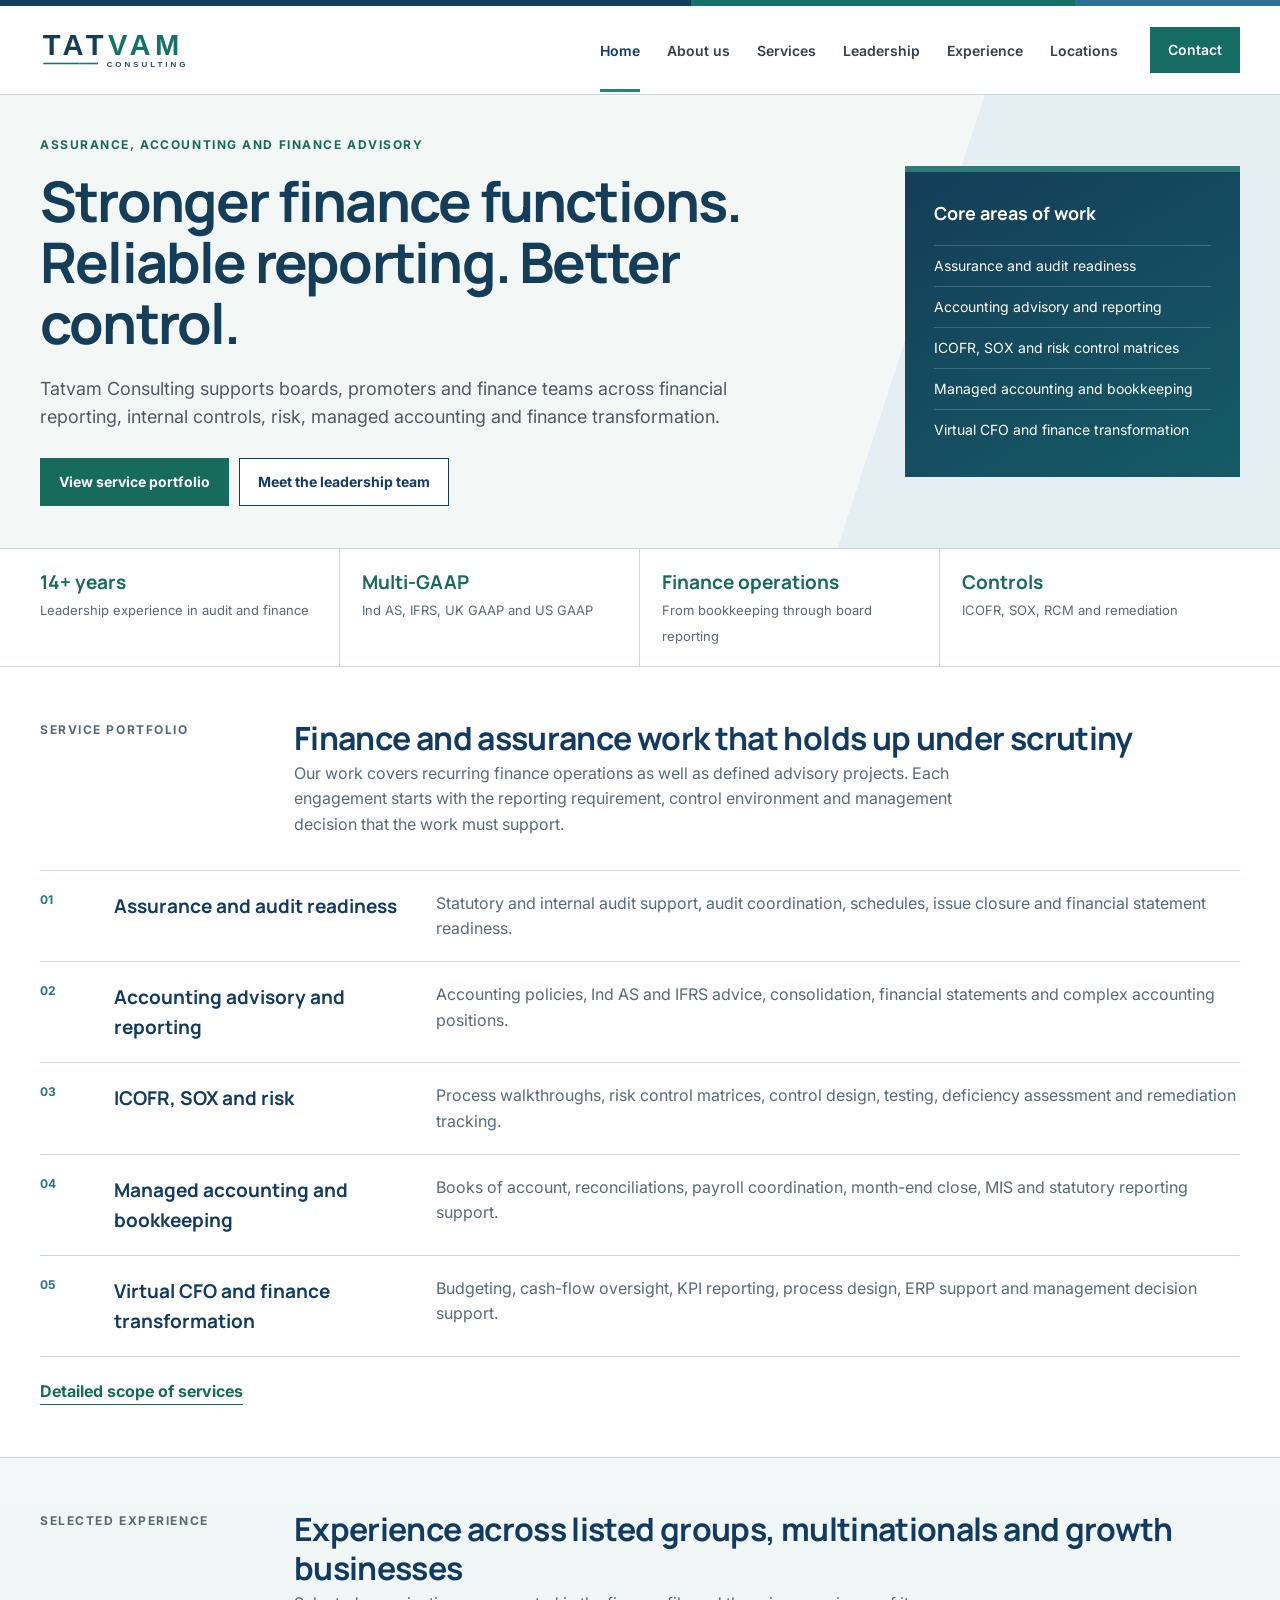
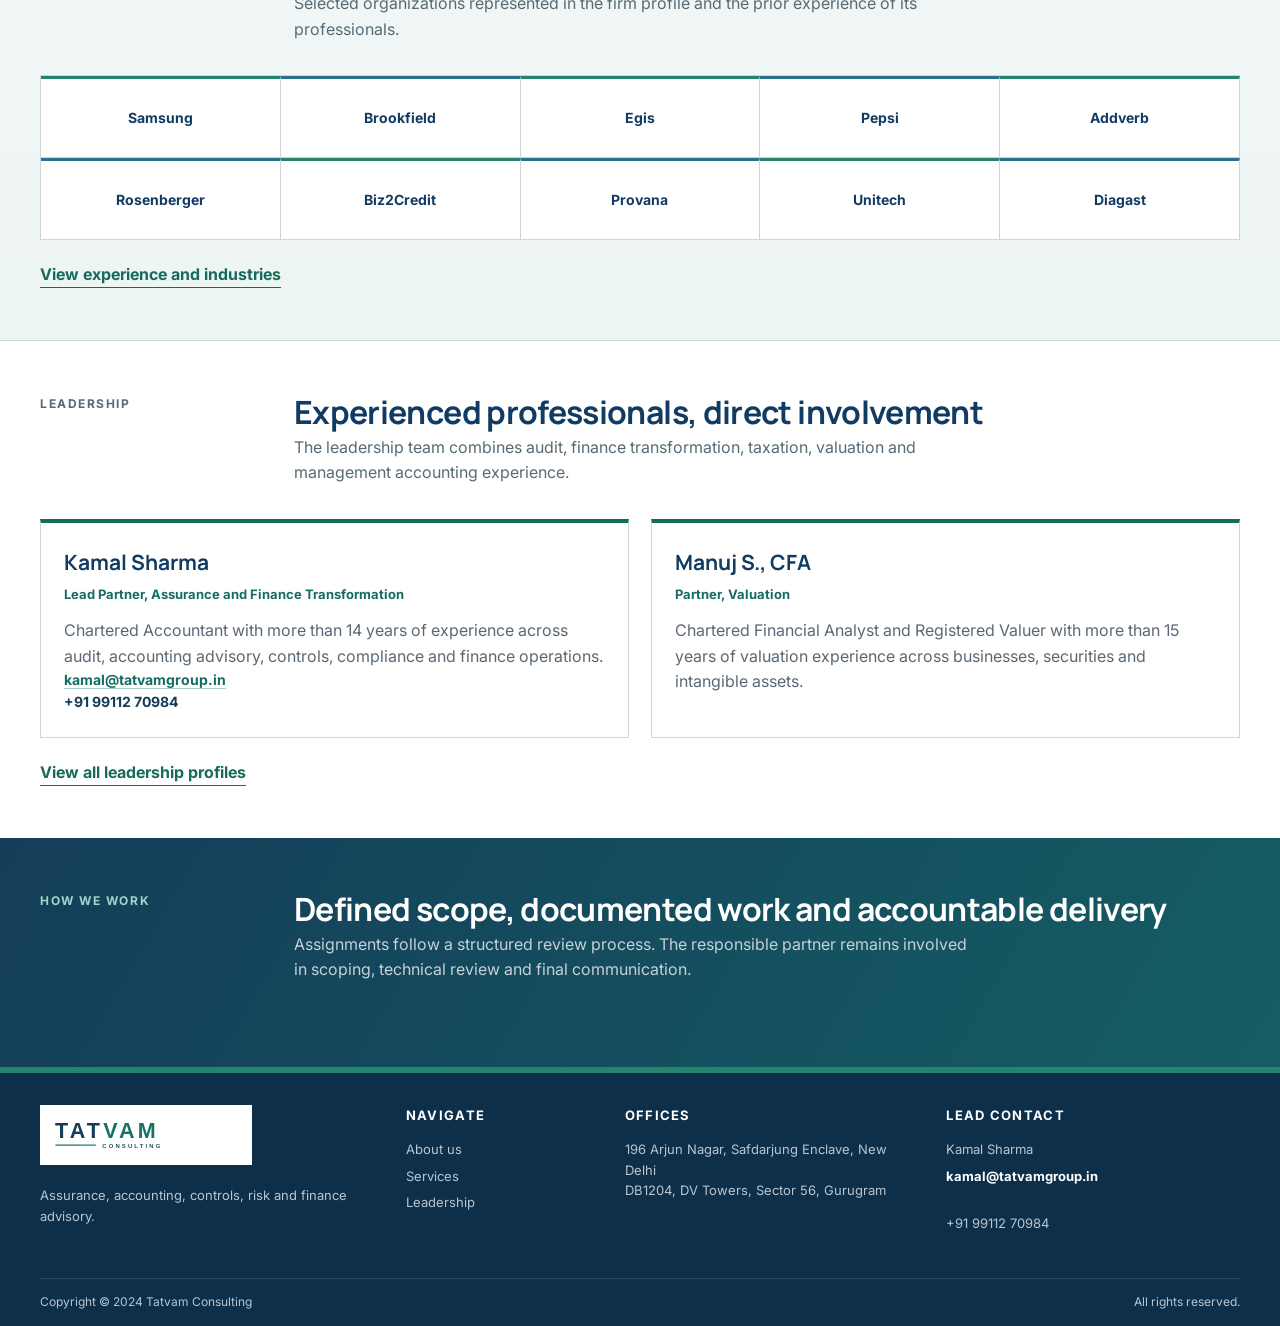
==== index.html @ 96f8673f "intial" ====
<!doctype html><html lang="en"><head><meta charset="utf-8"><meta name="viewport" content="width=device-width,initial-scale=1"><meta name="description" content="Tatvam Consulting provides assurance support, accounting advisory, ICOFR, risk, finance transformation and managed accounting services."><title>Tatvam Consulting | Assurance, Accounting and Finance Advisory</title><link rel="stylesheet" href="styles.css"></head><body>
<header class="site-header"><div class="topline"></div><div class="container nav"><a class="logo" href="index.html"><img src="tatvam-consulting-wordmark.svg" alt="Tatvam Consulting"></a><button class="menu" aria-expanded="false">Menu</button><nav class="nav-links"><a class="active" href="index.html">Home</a><a href="about.html">About us</a><a href="services.html">Services</a><a href="partners.html">Leadership</a><a href="clients.html">Experience</a><a href="locations.html">Locations</a><a class="contact-link" href="locations.html#contact">Contact</a></nav></div></header>
<main><section class="hero"><div class="container hero-grid"><div><p class="kicker">Assurance, Accounting and Finance Advisory</p><h1>Stronger finance functions. Reliable reporting. Better control.</h1><p class="intro">Tatvam Consulting supports boards, promoters and finance teams across financial reporting, internal controls, risk, managed accounting and finance transformation.</p><a class="button" href="services.html">View service portfolio</a><a class="button secondary" href="partners.html">Meet the leadership team</a></div><aside class="hero-note"><h2>Core areas of work</h2><ul><li>Assurance and audit readiness</li><li>Accounting advisory and reporting</li><li>ICOFR, SOX and risk control matrices</li><li>Managed accounting and bookkeeping</li><li>Virtual CFO and finance transformation</li></ul></aside></div></section>
<section class="proofbar"><div class="container proof-grid"><div><strong>14+ years</strong><span>Leadership experience in audit and finance</span></div><div><strong>Multi-GAAP</strong><span>Ind AS, IFRS, UK GAAP and US GAAP</span></div><div><strong>Finance operations</strong><span>From bookkeeping through board reporting</span></div><div><strong>Controls</strong><span>ICOFR, SOX, RCM and remediation</span></div></div></section>
<section class="section"><div class="container"><div class="section-head"><p class="kicker">Service portfolio</p><div><h2>Finance and assurance work that holds up under scrutiny</h2><p>Our work covers recurring finance operations as well as defined advisory projects. Each engagement starts with the reporting requirement, control environment and management decision that the work must support.</p></div></div><div class="service-list">
<article class="service-row"><span class="num">01</span><h3>Assurance and audit readiness</h3><p>Statutory and internal audit support, audit coordination, schedules, issue closure and financial statement readiness.</p></article>
<article class="service-row"><span class="num">02</span><h3>Accounting advisory and reporting</h3><p>Accounting policies, Ind AS and IFRS advice, consolidation, financial statements and complex accounting positions.</p></article>
<article class="service-row"><span class="num">03</span><h3>ICOFR, SOX and risk</h3><p>Process walkthroughs, risk control matrices, control design, testing, deficiency assessment and remediation tracking.</p></article>
<article class="service-row"><span class="num">04</span><h3>Managed accounting and bookkeeping</h3><p>Books of account, reconciliations, payroll coordination, month-end close, MIS and statutory reporting support.</p></article>
<article class="service-row"><span class="num">05</span><h3>Virtual CFO and finance transformation</h3><p>Budgeting, cash-flow oversight, KPI reporting, process design, ERP support and management decision support.</p></article></div><a class="text-link" href="services.html">Detailed scope of services</a></div></section>
<section class="section soft"><div class="container"><div class="section-head"><p class="kicker">Selected experience</p><div><h2>Experience across listed groups, multinationals and growth businesses</h2><p>Selected organizations represented in the firm profile and the prior experience of its professionals.</p></div></div><div class="client-strip"><span>Samsung</span><span>Brookfield</span><span>Egis</span><span>Pepsi</span><span>Addverb</span><span>Rosenberger</span><span>Biz2Credit</span><span>Provana</span><span>Unitech</span><span>Diagast</span></div><a class="text-link" href="clients.html">View experience and industries</a></div></section>
<section class="section"><div class="container"><div class="section-head"><p class="kicker">Leadership</p><div><h2>Experienced professionals, direct involvement</h2><p>The leadership team combines audit, finance transformation, taxation, valuation and management accounting experience.</p></div></div><div class="profile-preview"><article class="profile-mini"><h3>Kamal Sharma</h3><p class="role">Lead Partner, Assurance and Finance Transformation</p><p>Chartered Accountant with more than 14 years of experience across audit, accounting advisory, controls, compliance and finance operations.</p><p class="partner-contact"><a href="mailto:kamal@tatvamgroup.in">kamal@tatvamgroup.in</a><span class="phone">+91 99112 70984</span></p></article><article class="profile-mini"><h3>Manuj S., CFA</h3><p class="role">Partner, Valuation</p><p>Chartered Financial Analyst and Registered Valuer with more than 15 years of valuation experience across businesses, securities and intangible assets.</p></article></div><a class="text-link" href="partners.html">View all leadership profiles</a></div></section>
<section class="section dark"><div class="container section-head"><p class="kicker" style="color:#9fd7cb">How we work</p><div><h2>Defined scope, documented work and accountable delivery</h2><p>Assignments follow a structured review process. The responsible partner remains involved in scoping, technical review and final communication.</p></div></div></section></main>
<footer class="site-footer"><div class="container footer-grid"><div><img src="tatvam-consulting-wordmark.svg" alt="Tatvam Consulting"><p>Assurance, accounting, controls, risk and finance advisory.</p></div><div><h3>Navigate</h3><a href="about.html">About us</a><a href="services.html">Services</a><a href="partners.html">Leadership</a></div><div><h3>Offices</h3><p>196 Arjun Nagar, Safdarjung Enclave, New Delhi<br>DB1204, DV Towers, Sector 56, Gurugram</p></div><div class="lead-contact"><h3>Lead contact</h3><p>Kamal Sharma<br><a href="mailto:kamal@tatvamgroup.in">kamal@tatvamgroup.in</a><br>+91 99112 70984</p></div></div><div class="container copyright"><span>Copyright © 2024 Tatvam Consulting</span><span>All rights reserved.</span></div></footer><script src="site.js"></script></body></html>
---- styles.css ----
@import url("base.css");
@import url("theme-v4.css");
@import url("theme-v5.css");
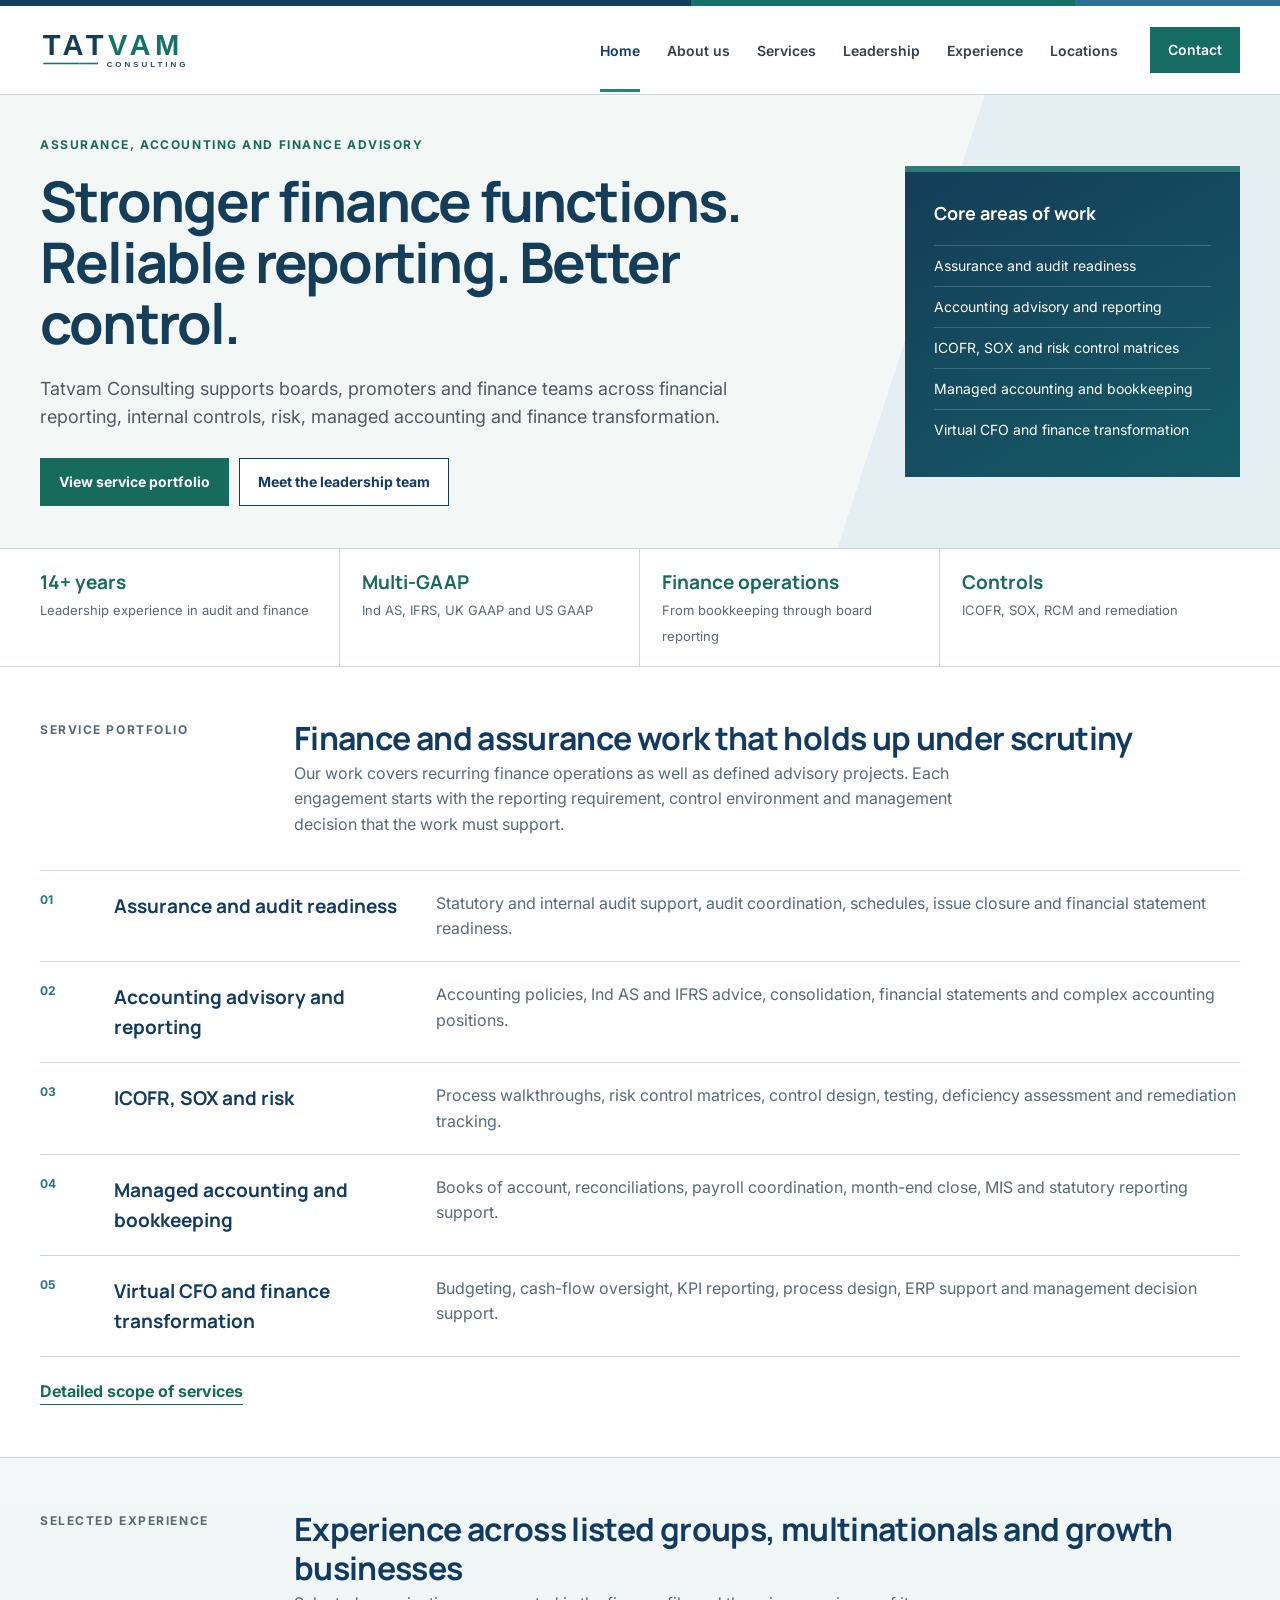
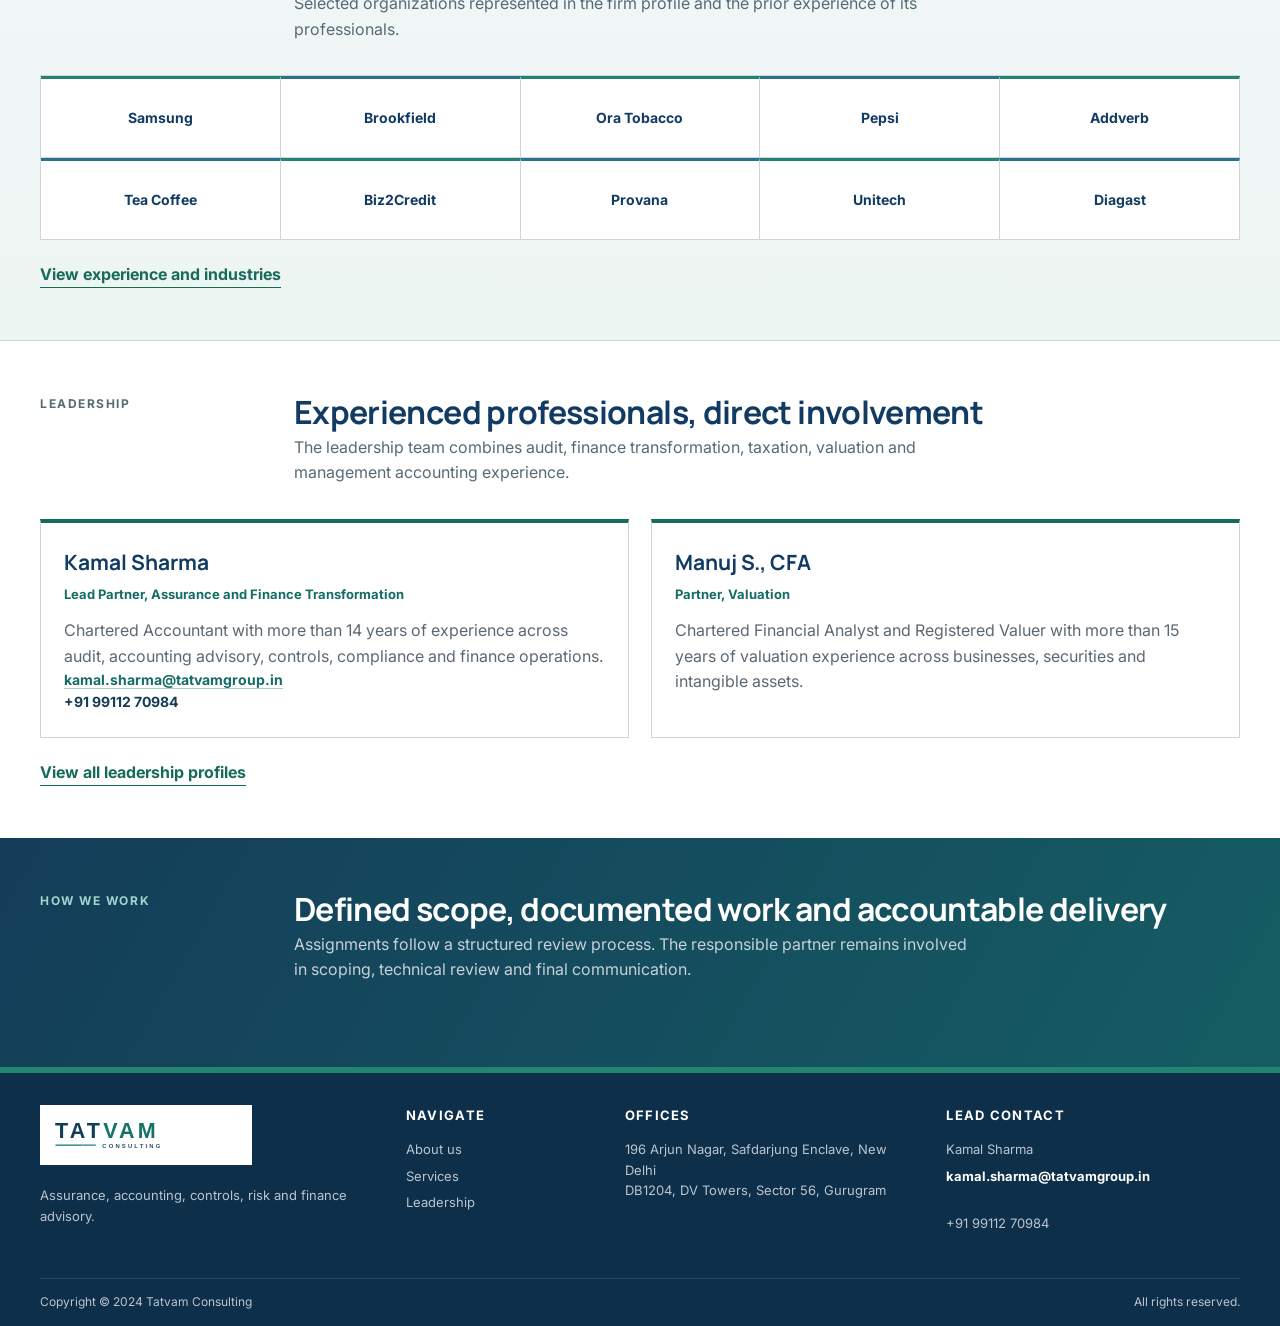
==== commit fa11f4ae: "minor chnges" ====
--- a/index.html
+++ b/index.html
@@ -8,7 +8,7 @@
 <article class="service-row"><span class="num">03</span><h3>ICOFR, SOX and risk</h3><p>Process walkthroughs, risk control matrices, control design, testing, deficiency assessment and remediation tracking.</p></article>
 <article class="service-row"><span class="num">04</span><h3>Managed accounting and bookkeeping</h3><p>Books of account, reconciliations, payroll coordination, month-end close, MIS and statutory reporting support.</p></article>
 <article class="service-row"><span class="num">05</span><h3>Virtual CFO and finance transformation</h3><p>Budgeting, cash-flow oversight, KPI reporting, process design, ERP support and management decision support.</p></article></div><a class="text-link" href="services.html">Detailed scope of services</a></div></section>
-<section class="section soft"><div class="container"><div class="section-head"><p class="kicker">Selected experience</p><div><h2>Experience across listed groups, multinationals and growth businesses</h2><p>Selected organizations represented in the firm profile and the prior experience of its professionals.</p></div></div><div class="client-strip"><span>Samsung</span><span>Brookfield</span><span>Egis</span><span>Pepsi</span><span>Addverb</span><span>Rosenberger</span><span>Biz2Credit</span><span>Provana</span><span>Unitech</span><span>Diagast</span></div><a class="text-link" href="clients.html">View experience and industries</a></div></section>
-<section class="section"><div class="container"><div class="section-head"><p class="kicker">Leadership</p><div><h2>Experienced professionals, direct involvement</h2><p>The leadership team combines audit, finance transformation, taxation, valuation and management accounting experience.</p></div></div><div class="profile-preview"><article class="profile-mini"><h3>Kamal Sharma</h3><p class="role">Lead Partner, Assurance and Finance Transformation</p><p>Chartered Accountant with more than 14 years of experience across audit, accounting advisory, controls, compliance and finance operations.</p><p class="partner-contact"><a href="mailto:kamal@tatvamgroup.in">kamal@tatvamgroup.in</a><span class="phone">+91 99112 70984</span></p></article><article class="profile-mini"><h3>Manuj S., CFA</h3><p class="role">Partner, Valuation</p><p>Chartered Financial Analyst and Registered Valuer with more than 15 years of valuation experience across businesses, securities and intangible assets.</p></article></div><a class="text-link" href="partners.html">View all leadership profiles</a></div></section>
+<section class="section soft"><div class="container"><div class="section-head"><p class="kicker">Selected experience</p><div><h2>Experience across listed groups, multinationals and growth businesses</h2><p>Selected organizations represented in the firm profile and the prior experience of its professionals.</p></div></div><div class="client-strip"><span>Samsung</span><span>Brookfield</span><span>Ora Tobacco</span><span>Pepsi</span><span>Addverb</span><span>Tea Coffee</span><span>Biz2Credit</span><span>Provana</span><span>Unitech</span><span>Diagast</span></div><a class="text-link" href="clients.html">View experience and industries</a></div></section>
+<section class="section"><div class="container"><div class="section-head"><p class="kicker">Leadership</p><div><h2>Experienced professionals, direct involvement</h2><p>The leadership team combines audit, finance transformation, taxation, valuation and management accounting experience.</p></div></div><div class="profile-preview"><article class="profile-mini"><h3>Kamal Sharma</h3><p class="role">Lead Partner, Assurance and Finance Transformation</p><p>Chartered Accountant with more than 14 years of experience across audit, accounting advisory, controls, compliance and finance operations.</p><p class="partner-contact"><a href="mailto:kamal.sharma@tatvamgroup.in">kamal.sharma@tatvamgroup.in</a><span class="phone">+91 99112 70984</span></p></article><article class="profile-mini"><h3>Manuj S., CFA</h3><p class="role">Partner, Valuation</p><p>Chartered Financial Analyst and Registered Valuer with more than 15 years of valuation experience across businesses, securities and intangible assets.</p></article></div><a class="text-link" href="partners.html">View all leadership profiles</a></div></section>
 <section class="section dark"><div class="container section-head"><p class="kicker" style="color:#9fd7cb">How we work</p><div><h2>Defined scope, documented work and accountable delivery</h2><p>Assignments follow a structured review process. The responsible partner remains involved in scoping, technical review and final communication.</p></div></div></section></main>
-<footer class="site-footer"><div class="container footer-grid"><div><img src="tatvam-consulting-wordmark.svg" alt="Tatvam Consulting"><p>Assurance, accounting, controls, risk and finance advisory.</p></div><div><h3>Navigate</h3><a href="about.html">About us</a><a href="services.html">Services</a><a href="partners.html">Leadership</a></div><div><h3>Offices</h3><p>196 Arjun Nagar, Safdarjung Enclave, New Delhi<br>DB1204, DV Towers, Sector 56, Gurugram</p></div><div class="lead-contact"><h3>Lead contact</h3><p>Kamal Sharma<br><a href="mailto:kamal@tatvamgroup.in">kamal@tatvamgroup.in</a><br>+91 99112 70984</p></div></div><div class="container copyright"><span>Copyright © 2024 Tatvam Consulting</span><span>All rights reserved.</span></div></footer><script src="site.js"></script></body></html>
+<footer class="site-footer"><div class="container footer-grid"><div><img src="tatvam-consulting-wordmark.svg" alt="Tatvam Consulting"><p>Assurance, accounting, controls, risk and finance advisory.</p></div><div><h3>Navigate</h3><a href="about.html">About us</a><a href="services.html">Services</a><a href="partners.html">Leadership</a></div><div><h3>Offices</h3><p>196 Arjun Nagar, Safdarjung Enclave, New Delhi<br>DB1204, DV Towers, Sector 56, Gurugram</p></div><div class="lead-contact"><h3>Lead contact</h3><p>Kamal Sharma<br><a href="mailto:kamal.sharma@tatvamgroup.in">kamal.sharma@tatvamgroup.in</a><br>+91 99112 70984</p></div></div><div class="container copyright"><span>Copyright © 2024 Tatvam Consulting</span><span>All rights reserved.</span></div></footer><script src="site.js"></script></body></html>
